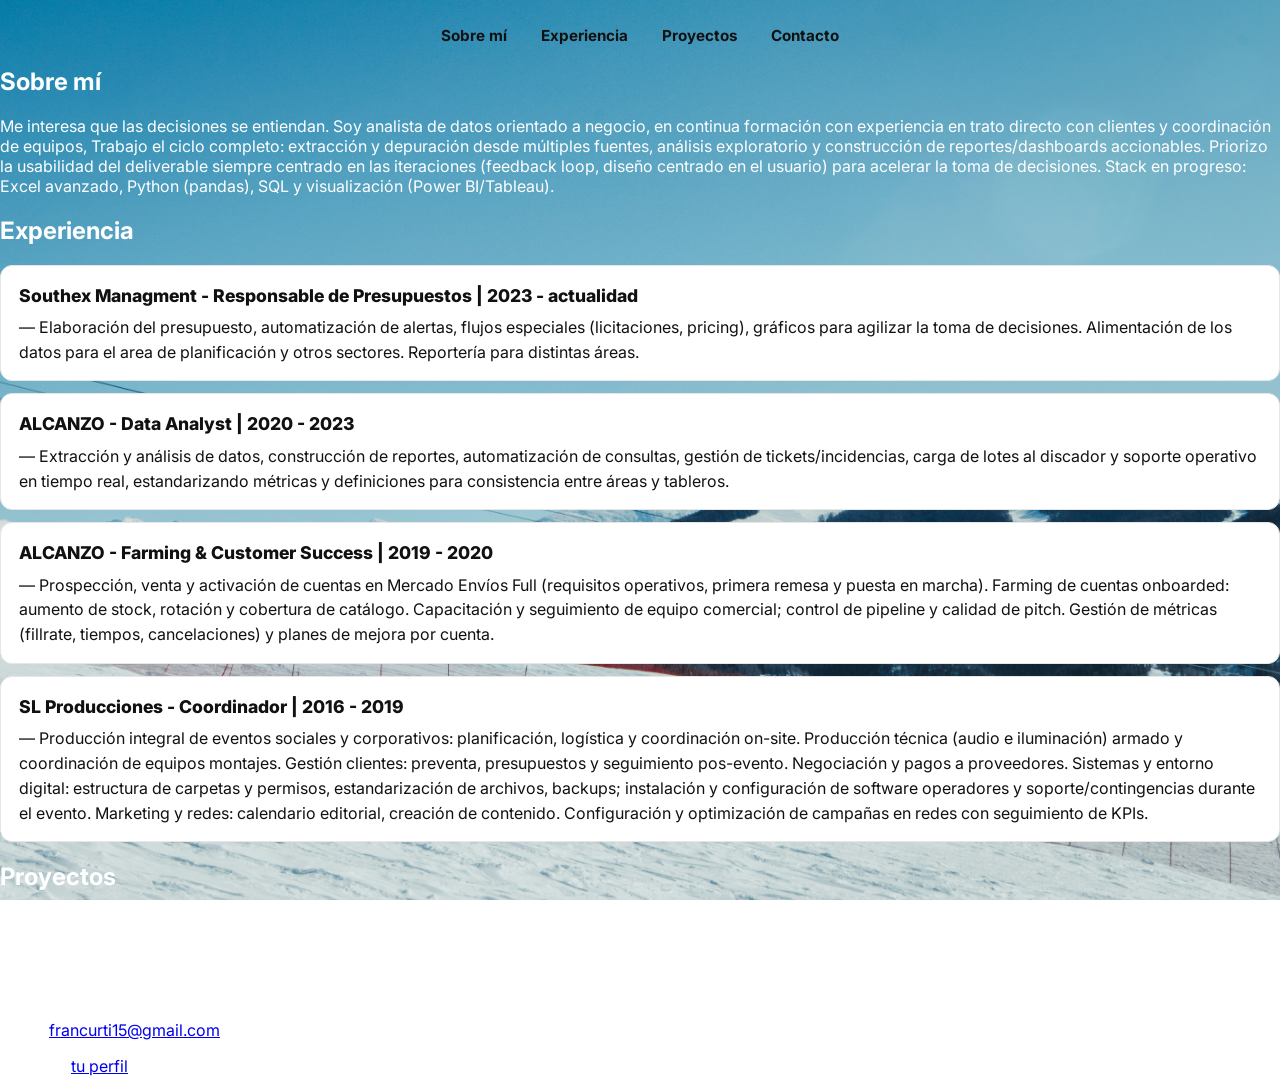
==== home.html @ 7c2332b9 "Versión inicial estable del portfolio" ====
<!DOCTYPE html>
<html lang="es">
  <head>
    <meta charset="UTF-8" />
    <meta name="viewport" content="width=device-width, initial-scale=1" />
    <title>Inicio</title>
    <link rel="preload" as="image" href="background.jpg" />
    <link
      rel="preload"
      as="font"
      href="fonts/Inter-VariableFont.ttf"
      type="font/ttf"
      crossorigin
    />
    <link rel="stylesheet" href="styles.css" />
  </head>
  <body class="home">
    <header class="site-head">
  <nav class="midnav" aria-label="Navegación principal">
    <a href="#sobre-mi">Sobre mí</a>
    <a href="#experiencia">Experiencia</a>
    <a href="#proyectos">Proyectos</a>
    <a href="#contacto">Contacto</a>
  </nav>
</header>

    </header>

    <main class="wrap page">
      <section id="sobre-mi" class="panel">
        <h2>Sobre mí</h2>
        <p>Me interesa que las decisiones se entiendan. Soy analista de datos orientado a negocio, en continua formación con experiencia en trato directo con clientes y coordinación de equipos, 
          Trabajo el ciclo completo: extracción y depuración desde múltiples fuentes, análisis exploratorio y construcción de reportes/dashboards accionables.
          Priorizo la usabilidad del deliverable siempre centrado en las iteraciones (feedback loop, diseño centrado en el usuario) para acelerar la toma de decisiones.
Stack en progreso: Excel avanzado, Python (pandas), SQL y visualización (Power BI/Tableau).</p>
      </section>

      <section id="experiencia" class="panel">
        <h2>Experiencia</h2>
        <ul>
          <li>
            <strong
              >Southex Managment - Responsable de Presupuestos | 2023 - actualidad</strong
            >
            — Elaboración del presupuesto, automatización de alertas, flujos especiales (licitaciones, pricing), gráficos para agilizar la toma de decisiones. Alimentación de los datos para el area de planificación y otros sectores. Reportería para distintas áreas. 
          </li>
          <li>
            <strong>ALCANZO - Data Analyst | 2020 - 2023</strong> — Extracción y análisis de datos, construcción de reportes, automatización de consultas, gestión de tickets/incidencias, carga de lotes al discador y soporte operativo en tiempo real, estandarizando métricas y definiciones para consistencia entre áreas y tableros.
          </li>
          <li>
            <strong>ALCANZO - Farming & Customer Success | 2019 - 2020</strong>
            — Prospección, venta y activación de cuentas en Mercado Envíos Full
            (requisitos operativos, primera remesa y puesta en marcha). Farming
            de cuentas onboarded: aumento de stock, rotación y cobertura de
            catálogo. Capacitación y seguimiento de equipo comercial; control de
            pipeline y calidad de pitch. Gestión de métricas (fillrate, tiempos,
            cancelaciones) y planes de mejora por cuenta.
          </li>
          <li>
            <strong>SL Producciones - Coordinador | 2016 - 2019</strong> —
            Producción integral de eventos sociales y corporativos:
            planificación, logística y coordinación on-site. Producción técnica
            (audio e iluminación) armado y coordinación de equipos montajes.
            Gestión clientes: preventa, presupuestos y seguimiento pos-evento.
            Negociación y pagos a proveedores. Sistemas y entorno digital:
            estructura de carpetas y permisos, estandarización de archivos,
            backups; instalación y configuración de software operadores y
            soporte/contingencias durante el evento. Marketing y redes:
            calendario editorial, creación de contenido. Configuración y
            optimización de campañas en redes con seguimiento de KPIs.
          </li>
        </ul>
      </section>

      <section id="proyectos" class="panel">
        <h2>Proyectos</h2>
        <ul>
          <li><strong>Proyecto 1</strong> — descripción o enlace.</li>
          <li><strong>Proyecto 2</strong> — descripción o enlace.</li>
        </ul>
      </section>

      <section id="contacto" class="panel">
        <h2>Contacto</h2>
        <p>
          Email:
          <a href="mailto:francurti15@gmail.com">francurti15@gmail.com</a>
        </p>
        <p>
          LinkedIn: <a href="#" target="_blank" rel="noopener">tu perfil</a>
        </p>
      </section>
    </main>

    <div id="coords"></div>
    <script>
      (function () {
        const el = document.getElementById("coords");
        const pad = (n) => String(n).padStart(4, " ");
        document.addEventListener("mousemove", (e) => {
          el.textContent = `X: ${pad(e.clientX)}  Y: ${pad(e.clientY)}`;
        });
      })();
    </script>

    <script>
  (function () {
    const nav = document.querySelector('.midnav');
    function onScroll() {
      if (window.scrollY > 2) nav.classList.add('is-scrolled');
      else nav.classList.remove('is-scrolled');
    }
    window.addEventListener('scroll', onScroll, { passive: true });
    onScroll(); // set inicial al cargar
  })();
</script>

  </body>
</html>
---- styles.css ----
@font-face {
  font-family: "Inter";
  src: url("./fonts/Inter-VariableFont.ttf") format("truetype");
  font-weight: 100 900;
  font-style: normal;
  font-display: swap;
}
@font-face {
  font-family: "Inter";
  src: url("./fonts/Inter-VariableFont-Italic.ttf") format("truetype");
  font-weight: 100 900;
  font-style: italic;
  font-display: swap;
}

* { box-sizing: border-box; }
html, body { height: 100%; }
body {
  margin: 0;
  font-family: "Inter", system-ui, -apple-system, "Segoe UI", Roboto, Arial, sans-serif;
}

.container { max-width: 1100px; margin: 0 auto; padding: 0 20px; }

/* Fondo y layout */
.hero {
  min-height: 100svh;
  display: grid;
  place-items: center;
  text-align: center;
  background: url("background.jpg") center / cover no-repeat fixed;
}
body.home {
  background: url("background.jpg") center / cover no-repeat fixed;
  color: #fff;
}

/* Contenido del hero */
.hero__content {
  color: #fff;
  display: grid;
  gap: 16px;
  padding: 0 24px;
  max-width: 900px;
}
.hero__content h1 {
  margin: 0;
  font-size: clamp(2rem, 5vw, 4rem);
  font-weight: 800;
}
.hero__content p {
  margin: 0;
  font-size: clamp(1rem, 2vw, 1.125rem);
}

/* Botón mínimo con solo borde alrededor del texto */
.btn {
  display: inline-block;
  justify-self: center;
  padding: 10px 22px;
  border-radius: 999px;
  color: #fff;
  border: 2px solid #fff;
  background: transparent;
  text-decoration: none;
  font-weight: 1000;
}

/* Home */
.topbar {
  color: #fff;
  padding: 14px 0;
}
.topbar .container {
  display: flex;
  align-items: center;
  justify-content: space-between;
}
.topbar a {
  color: #fff;
  text-decoration: none;
}
.content {
  padding: 48px 0 72px;
  line-height: 1.6;
}


/* Coordenadas: sin fondo ni borde + auto-contraste con la foto */
#coords{
  position: fixed;
  bottom: 10px;
  right: 10px;
  background: transparent;   /* sin fondo */
  border: 0;                 /* sin borde */
  color: #fff;               /* base: blanco */
  mix-blend-mode: difference;/* se invierte según el fondo (blanco↔negro) */
  font: 13px/1.2 monospace;
  padding: 0;                /* solo texto */
  pointer-events: none;
  z-index: 9999;
}


/* ====== Experiencia (sin tocar el texto) ====== */
#experiencia ul{
  list-style: none;
  margin: 0;
  padding: 0;
}
#experiencia li{
  background: #fff;
  color: #111;
  border: 1px solid #e6e6e6;
  border-radius: 12px;
  padding: 14px 16px;
  margin: 12px 0;
  line-height: 1.55;
}
#experiencia li strong{
  display: block;           /* título arriba */
  margin: 0 0 6px;
  font-size: 1.05rem;
  font-weight: 800;
}
#experiencia li::marker{ content: none; } /* sin viñeta por estética */

/* En pantallas medianas, un poco más compacto */
@media (min-width: 640px){
  #experiencia li{ padding: 16px 18px; }
  #experiencia li strong{ font-size: 1.1rem; }
}


/* NAV centrada + modo "top" vs "scrolled" */
html { scroll-behavior: smooth; }

.site-head{
  position: sticky;
  top: 12px;
  z-index: 1000;
  display: grid;
  place-items: center;
  padding: 0 12px;
}

/* Estado por defecto: en el tope (sin fondo ni borde, texto negro) */
.midnav{
  display: flex; align-items: center; justify-content: center; gap: 18px;
  padding: 8px 14px;
  background: transparent;
  border: none;                 /* sin borde */
  border-radius: 999px;
  color: #111;                  /* texto negro */
  white-space: nowrap;
  overflow-x: auto; -webkit-overflow-scrolling: touch;
  transition: background-color .18s ease, color .18s ease, box-shadow .18s ease;
}
.midnav a{
  color: inherit; text-decoration: none; font-weight: 700; font-size: .95rem;
  padding: 6px 8px; border-radius: 999px;
}
.midnav a:hover{ text-decoration: underline; }

/* Estado con scroll: fondo negro y texto blanco */
.midnav.is-scrolled{
  background: #000;             /* negro sólido para máxima legibilidad */
  color: #fff;                  /* texto blanco */
  box-shadow: 0 6px 18px rgba(0,0,0,.25);
  border: none;
}
.midnav.is-scrolled a:hover{
  background: rgba(255,255,255,.12);
  text-decoration: none;
}

/* Que el ancla no quede tapada por la barra */
section[id]{ scroll-margin-top: 90px; }

/* Aire antes del primer panel */
.page > .panel:first-of-type{ margin-top: 16px; }
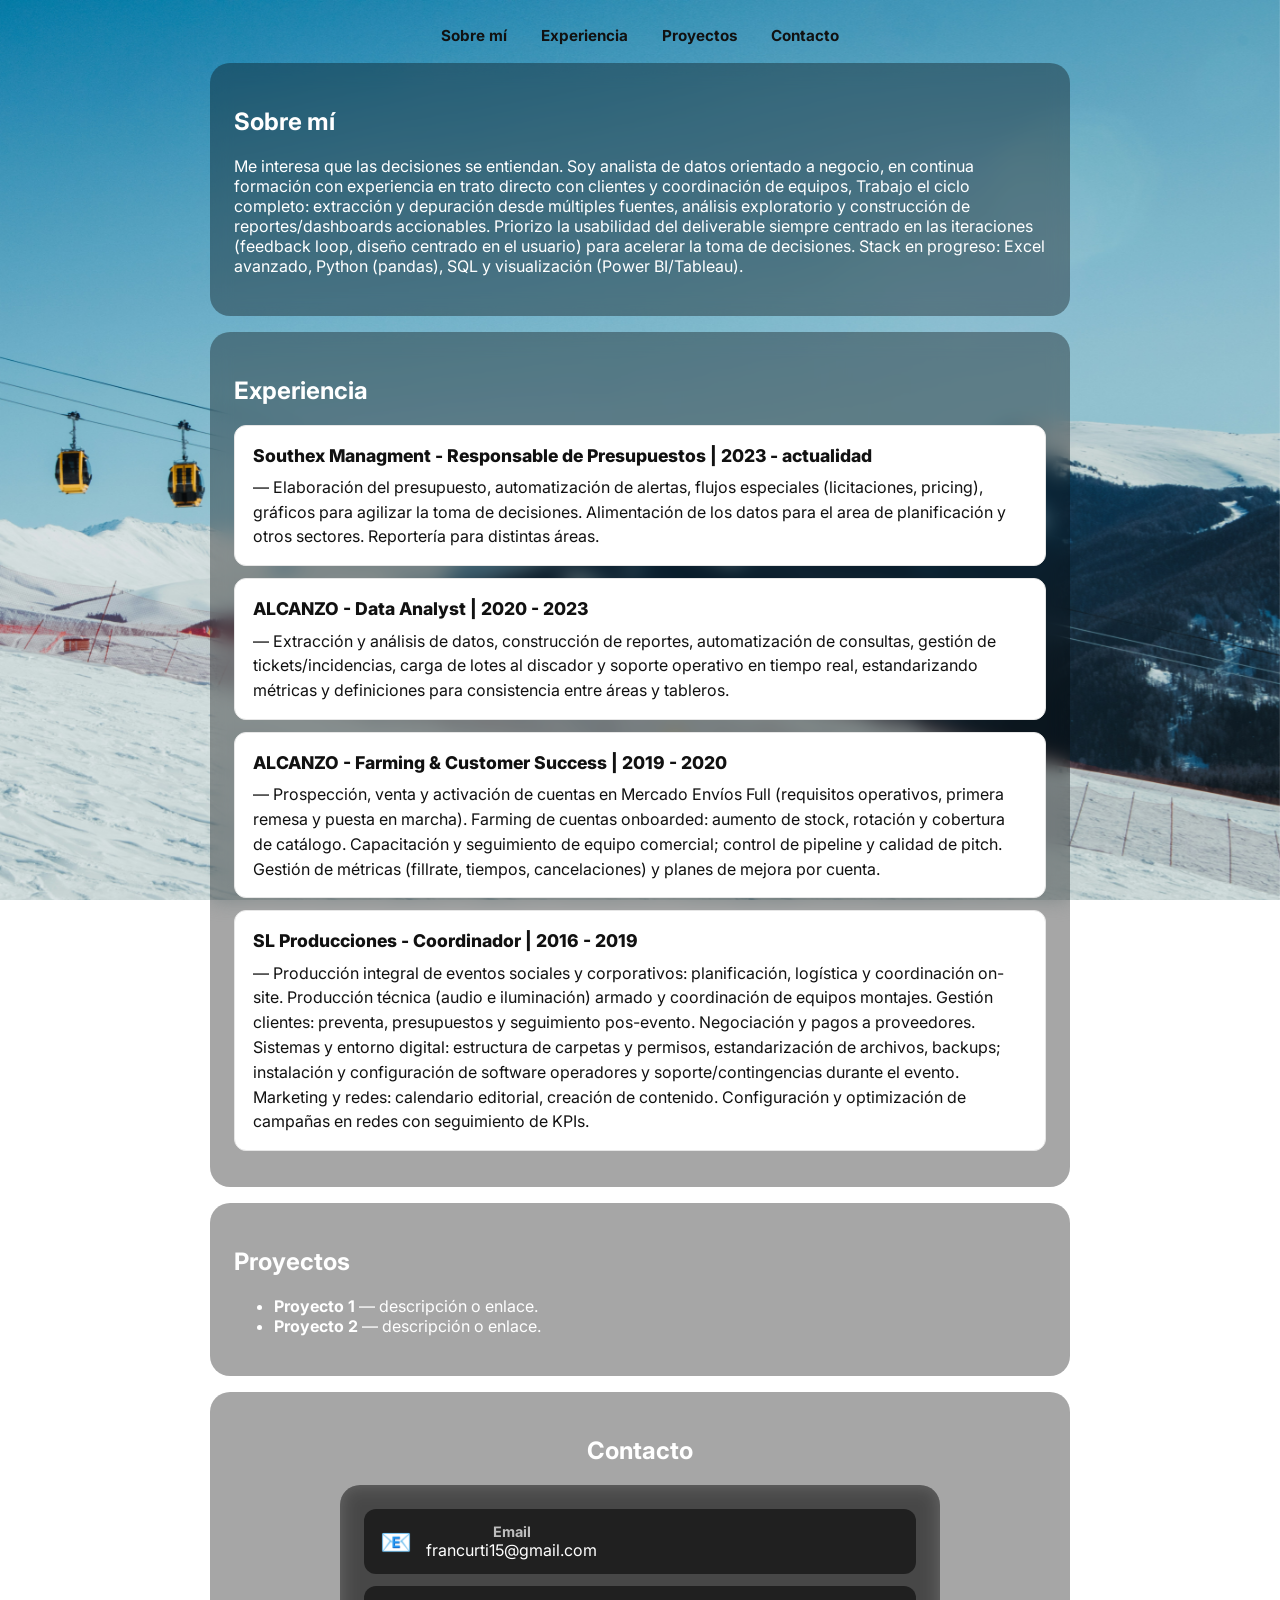
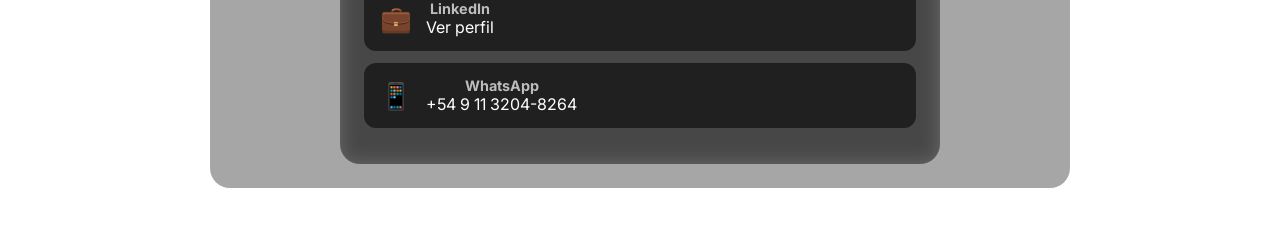
==== commit 467d752b: "Actualiza home y estilos con la última versión (tarjetas de contacto, panel glass) Co-Authored-By: C" ====
--- a/home.html
+++ b/home.html
@@ -1,4 +1,4 @@
-<!DOCTYPE html>
+<!doctype html>
 <html lang="es">
   <head>
     <meta charset="UTF-8" />
@@ -16,23 +16,28 @@
   </head>
   <body class="home">
     <header class="site-head">
-  <nav class="midnav" aria-label="Navegación principal">
-    <a href="#sobre-mi">Sobre mí</a>
-    <a href="#experiencia">Experiencia</a>
-    <a href="#proyectos">Proyectos</a>
-    <a href="#contacto">Contacto</a>
-  </nav>
-</header>
-
+      <nav class="midnav" aria-label="Navegación principal">
+        <a href="#sobre-mi">Sobre mí</a>
+        <a href="#experiencia">Experiencia</a>
+        <a href="#proyectos">Proyectos</a>
+        <a href="#contacto">Contacto</a>
+      </nav>
     </header>
 
     <main class="wrap page">
       <section id="sobre-mi" class="panel">
         <h2>Sobre mí</h2>
-        <p>Me interesa que las decisiones se entiendan. Soy analista de datos orientado a negocio, en continua formación con experiencia en trato directo con clientes y coordinación de equipos, 
-          Trabajo el ciclo completo: extracción y depuración desde múltiples fuentes, análisis exploratorio y construcción de reportes/dashboards accionables.
-          Priorizo la usabilidad del deliverable siempre centrado en las iteraciones (feedback loop, diseño centrado en el usuario) para acelerar la toma de decisiones.
-Stack en progreso: Excel avanzado, Python (pandas), SQL y visualización (Power BI/Tableau).</p>
+        <p>
+          Me interesa que las decisiones se entiendan. Soy analista de datos
+          orientado a negocio, en continua formación con experiencia en trato
+          directo con clientes y coordinación de equipos, Trabajo el ciclo
+          completo: extracción y depuración desde múltiples fuentes, análisis
+          exploratorio y construcción de reportes/dashboards accionables.
+          Priorizo la usabilidad del deliverable siempre centrado en las
+          iteraciones (feedback loop, diseño centrado en el usuario) para
+          acelerar la toma de decisiones. Stack en progreso: Excel avanzado,
+          Python (pandas), SQL y visualización (Power BI/Tableau).
+        </p>
       </section>
 
       <section id="experiencia" class="panel">
@@ -40,12 +45,20 @@
         <ul>
           <li>
             <strong
-              >Southex Managment - Responsable de Presupuestos | 2023 - actualidad</strong
+              >Southex Managment - Responsable de Presupuestos | 2023 -
+              actualidad</strong
             >
-            — Elaboración del presupuesto, automatización de alertas, flujos especiales (licitaciones, pricing), gráficos para agilizar la toma de decisiones. Alimentación de los datos para el area de planificación y otros sectores. Reportería para distintas áreas. 
+            — Elaboración del presupuesto, automatización de alertas, flujos
+            especiales (licitaciones, pricing), gráficos para agilizar la toma
+            de decisiones. Alimentación de los datos para el area de
+            planificación y otros sectores. Reportería para distintas áreas.
           </li>
           <li>
-            <strong>ALCANZO - Data Analyst | 2020 - 2023</strong> — Extracción y análisis de datos, construcción de reportes, automatización de consultas, gestión de tickets/incidencias, carga de lotes al discador y soporte operativo en tiempo real, estandarizando métricas y definiciones para consistencia entre áreas y tableros.
+            <strong>ALCANZO - Data Analyst | 2020 - 2023</strong> — Extracción y
+            análisis de datos, construcción de reportes, automatización de
+            consultas, gestión de tickets/incidencias, carga de lotes al
+            discador y soporte operativo en tiempo real, estandarizando métricas
+            y definiciones para consistencia entre áreas y tableros.
           </li>
           <li>
             <strong>ALCANZO - Farming & Customer Success | 2019 - 2020</strong>
@@ -80,15 +93,42 @@
         </ul>
       </section>
 
-      <section id="contacto" class="panel">
+      <section id="contacto" class="panel contacto">
         <h2>Contacto</h2>
-        <p>
-          Email:
-          <a href="mailto:francurti15@gmail.com">francurti15@gmail.com</a>
-        </p>
-        <p>
-          LinkedIn: <a href="#" target="_blank" rel="noopener">tu perfil</a>
-        </p>
+
+        <div class="contacto-wrapper">
+          <a class="contacto-card" href="mailto:francurti15@gmail.com">
+            <span>📧</span>
+            <div>
+              <strong>Email</strong>
+              <p>francurti15@gmail.com</p>
+            </div>
+          </a>
+
+          <a
+            class="contacto-card"
+            href="https://www.linkedin.com/in/franccurti/"
+            target="_blank"
+          >
+            <span>💼</span>
+            <div>
+              <strong>LinkedIn</strong>
+              <p>Ver perfil</p>
+            </div>
+          </a>
+
+          <a
+            class="contacto-card"
+            href="https://wa.me/5491132048264"
+            target="_blank"
+          >
+            <span>📱</span>
+            <div>
+              <strong>WhatsApp</strong>
+              <p>+54 9 11 3204-8264</p>
+            </div>
+          </a>
+        </div>
       </section>
     </main>
 
@@ -104,16 +144,15 @@
     </script>
 
     <script>
-  (function () {
-    const nav = document.querySelector('.midnav');
-    function onScroll() {
-      if (window.scrollY > 2) nav.classList.add('is-scrolled');
-      else nav.classList.remove('is-scrolled');
-    }
-    window.addEventListener('scroll', onScroll, { passive: true });
-    onScroll(); // set inicial al cargar
-  })();
-</script>
-
+      (function () {
+        const nav = document.querySelector(".midnav");
+        function onScroll() {
+          if (window.scrollY > 2) nav.classList.add("is-scrolled");
+          else nav.classList.remove("is-scrolled");
+        }
+        window.addEventListener("scroll", onScroll, { passive: true });
+        onScroll(); // set inicial al cargar
+      })();
+    </script>
   </body>
 </html>
--- a/styles.css
+++ b/styles.css
@@ -7,22 +7,34 @@
 }
 @font-face {
   font-family: "Inter";
-  src: url("./fonts/Inter-VariableFont-Italic.ttf") format("truetype");
+  src: url("./fonts/Inter-VariableFont-Italic-.ttf") format("truetype");
   font-weight: 100 900;
   font-style: italic;
   font-display: swap;
 }
-
-* { box-sizing: border-box; }
-html, body { height: 100%; }
+* {
+  box-sizing: border-box;
+}
+html,
 body {
-  margin: 0;
-  font-family: "Inter", system-ui, -apple-system, "Segoe UI", Roboto, Arial, sans-serif;
-}
-
-.container { max-width: 1100px; margin: 0 auto; padding: 0 20px; }
-
-/* Fondo y layout */
+  height: 100%;
+}
+body {
+  margin: 0;
+  font-family:
+    "Inter",
+    system-ui,
+    -apple-system,
+    "Segoe UI",
+    Roboto,
+    Arial,
+    sans-serif;
+}
+.container {
+  max-width: 1100px;
+  margin: 0 auto;
+  padding: 0 20px;
+} /* Fondo y layout */
 .hero {
   min-height: 100svh;
   display: grid;
@@ -31,11 +43,9 @@
   background: url("background.jpg") center / cover no-repeat fixed;
 }
 body.home {
-  background: url("background.jpg") center / cover no-repeat fixed;
-  color: #fff;
-}
-
-/* Contenido del hero */
+  background: url("background.jpg") center / cover no-repeat;
+  color: #fff;
+} /* Contenido del hero */
 .hero__content {
   color: #fff;
   display: grid;
@@ -51,9 +61,7 @@
 .hero__content p {
   margin: 0;
   font-size: clamp(1rem, 2vw, 1.125rem);
-}
-
-/* Botón mínimo con solo borde alrededor del texto */
+} /* Botón mínimo con solo borde alrededor del texto */
 .btn {
   display: inline-block;
   justify-self: center;
@@ -64,9 +72,7 @@
   background: transparent;
   text-decoration: none;
   font-weight: 1000;
-}
-
-/* Home */
+} /* Home */
 .topbar {
   color: #fff;
   padding: 14px 0;
@@ -83,32 +89,26 @@
 .content {
   padding: 48px 0 72px;
   line-height: 1.6;
-}
-
-
-/* Coordenadas: sin fondo ni borde + auto-contraste con la foto */
-#coords{
+} /* Coordenadas: sin fondo ni borde + auto-contraste con la foto */
+#coords {
   position: fixed;
   bottom: 10px;
   right: 10px;
-  background: transparent;   /* sin fondo */
-  border: 0;                 /* sin borde */
-  color: #fff;               /* base: blanco */
-  mix-blend-mode: difference;/* se invierte según el fondo (blanco↔negro) */
+  background: transparent; /* sin fondo */
+  border: 0; /* sin borde */
+  color: #fff; /* base: blanco */
+  mix-blend-mode: difference; /* se invierte según el fondo (blanco↔negro) */
   font: 13px/1.2 monospace;
-  padding: 0;                /* solo texto */
+  padding: 0; /* solo texto */
   pointer-events: none;
   z-index: 9999;
-}
-
-
-/* ====== Experiencia (sin tocar el texto) ====== */
-#experiencia ul{
+} /* ====== Experiencia (sin tocar el texto) ====== */
+#experiencia ul {
   list-style: none;
   margin: 0;
   padding: 0;
 }
-#experiencia li{
+#experiencia li {
   background: #fff;
   color: #111;
   border: 1px solid #e6e6e6;
@@ -117,66 +117,161 @@
   margin: 12px 0;
   line-height: 1.55;
 }
-#experiencia li strong{
-  display: block;           /* título arriba */
+#experiencia li strong {
+  display: block; /* título arriba */
   margin: 0 0 6px;
   font-size: 1.05rem;
   font-weight: 800;
 }
-#experiencia li::marker{ content: none; } /* sin viñeta por estética */
-
-/* En pantallas medianas, un poco más compacto */
-@media (min-width: 640px){
-  #experiencia li{ padding: 16px 18px; }
-  #experiencia li strong{ font-size: 1.1rem; }
-}
-
-
-/* NAV centrada + modo "top" vs "scrolled" */
-html { scroll-behavior: smooth; }
-
-.site-head{
+#experiencia li::marker {
+  content: none;
+} /* sin viñeta por estética */ /* En pantallas medianas, un poco más compacto */
+@media (min-width: 640px) {
+  #experiencia li {
+    padding: 16px 18px;
+  }
+  #experiencia li strong {
+    font-size: 1.1rem;
+  }
+} /* NAV centrada + modo "top" vs "scrolled" */
+html {
+  scroll-behavior: smooth;
+}
+.site-head {
   position: sticky;
   top: 12px;
   z-index: 1000;
   display: grid;
   place-items: center;
   padding: 0 12px;
-}
-
-/* Estado por defecto: en el tope (sin fondo ni borde, texto negro) */
-.midnav{
-  display: flex; align-items: center; justify-content: center; gap: 18px;
+} /* Estado por defecto: en el tope (sin fondo ni borde, texto negro) */
+.midnav {
+  display: flex;
+  align-items: center;
+  justify-content: center;
+  gap: 18px;
   padding: 8px 14px;
   background: transparent;
-  border: none;                 /* sin borde */
+  border: none; /* sin borde */
   border-radius: 999px;
-  color: #111;                  /* texto negro */
+  color: #111; /* texto negro */
   white-space: nowrap;
-  overflow-x: auto; -webkit-overflow-scrolling: touch;
-  transition: background-color .18s ease, color .18s ease, box-shadow .18s ease;
-}
-.midnav a{
-  color: inherit; text-decoration: none; font-weight: 700; font-size: .95rem;
-  padding: 6px 8px; border-radius: 999px;
-}
-.midnav a:hover{ text-decoration: underline; }
-
-/* Estado con scroll: fondo negro y texto blanco */
-.midnav.is-scrolled{
-  background: #000;             /* negro sólido para máxima legibilidad */
-  color: #fff;                  /* texto blanco */
-  box-shadow: 0 6px 18px rgba(0,0,0,.25);
+  overflow-x: auto;
+  -webkit-overflow-scrolling: touch;
+  transition:
+    background-color 0.18s ease,
+    color 0.18s ease,
+    box-shadow 0.18s ease;
+}
+.midnav a {
+  color: inherit;
+  text-decoration: none;
+  font-weight: 700;
+  font-size: 0.95rem;
+  padding: 6px 8px;
+  border-radius: 999px;
+}
+.midnav a:hover {
+  text-decoration: underline;
+} /* Estado con scroll: fondo negro y texto blanco */
+.midnav.is-scrolled {
+  background: #000; /* negro sólido para máxima legibilidad */
+  color: #fff; /* texto blanco */
+  box-shadow: 0 6px 18px rgba(0, 0, 0, 0.25);
   border: none;
 }
-.midnav.is-scrolled a:hover{
-  background: rgba(255,255,255,.12);
-  text-decoration: none;
-}
-
-/* Que el ancla no quede tapada por la barra */
-section[id]{ scroll-margin-top: 90px; }
-
-/* Aire antes del primer panel */
-.page > .panel:first-of-type{ margin-top: 16px; }
-
+.midnav.is-scrolled a:hover {
+  background: rgba(255, 255, 255, 0.12);
+  text-decoration: none;
+} /* Que el ancla no quede tapada por la barra */
+section[id] {
+  scroll-margin-top: 90px;
+} /* Aire antes del primer panel */
+.page > .panel:first-of-type {
+  margin-top: 16px;
+}
+
+/* Contenedor: evita que el texto toque los bordes de la pantalla */
+.wrap {
+  max-width: 900px;
+  margin: 0 auto;
+  padding: 0 20px 48px;
+}
+
+/* Tarjeta legible detrás de cada sección, para que el texto no
+   dependa de qué parte de la foto de fondo quede atrás */
+.panel {
+  background: rgba(0, 0, 0, 0.35);
+  backdrop-filter: blur(10px);
+  border-radius: 20px;
+  padding: 24px;
+  margin: 16px 0;
+}
+
+.hero__content p {
+  text-shadow: 0 2px 6px rgba(0, 0, 0, 0.45);
+}
+
+/* CONTENEDOR GENERAL */
+.contacto {
+  text-align: center;
+}
+
+.contacto-wrapper {
+  width: 100%;
+}
+
+/* CAJA GRANDE (tipo glass) */
+.contacto-wrapper {
+  margin-top: 20px;
+  max-width: 600px;
+  margin-left: auto;
+  margin-right: auto;
+
+  padding: 24px;
+  border-radius: 20px;
+
+  background: rgba(0, 0, 0, 0.35);
+  backdrop-filter: blur(10px);
+}
+
+/* TARJETAS INDIVIDUALES */
+.contacto-card {
+  display: flex;
+  align-items: center;
+  gap: 14px;
+
+  background: rgba(0, 0, 0, 0.55);
+  border-radius: 12px;
+
+  padding: 14px 16px;
+  margin-bottom: 12px;
+
+  text-decoration: none;
+  color: #fff;
+
+  transition: all 0.2s ease;
+}
+
+/* HOVER PRO */
+.contacto-card:hover {
+  transform: translateY(-3px);
+  background: rgba(0, 0, 0, 0.75);
+}
+
+/* ICONO */
+.contacto-card span {
+  font-size: 1.6rem;
+}
+
+/* TEXTO */
+.contacto-card strong {
+  display: block;
+  font-size: 0.9rem;
+  opacity: 0.7;
+}
+
+.contacto-card p {
+  margin: 0;
+  font-size: 1rem;
+}
